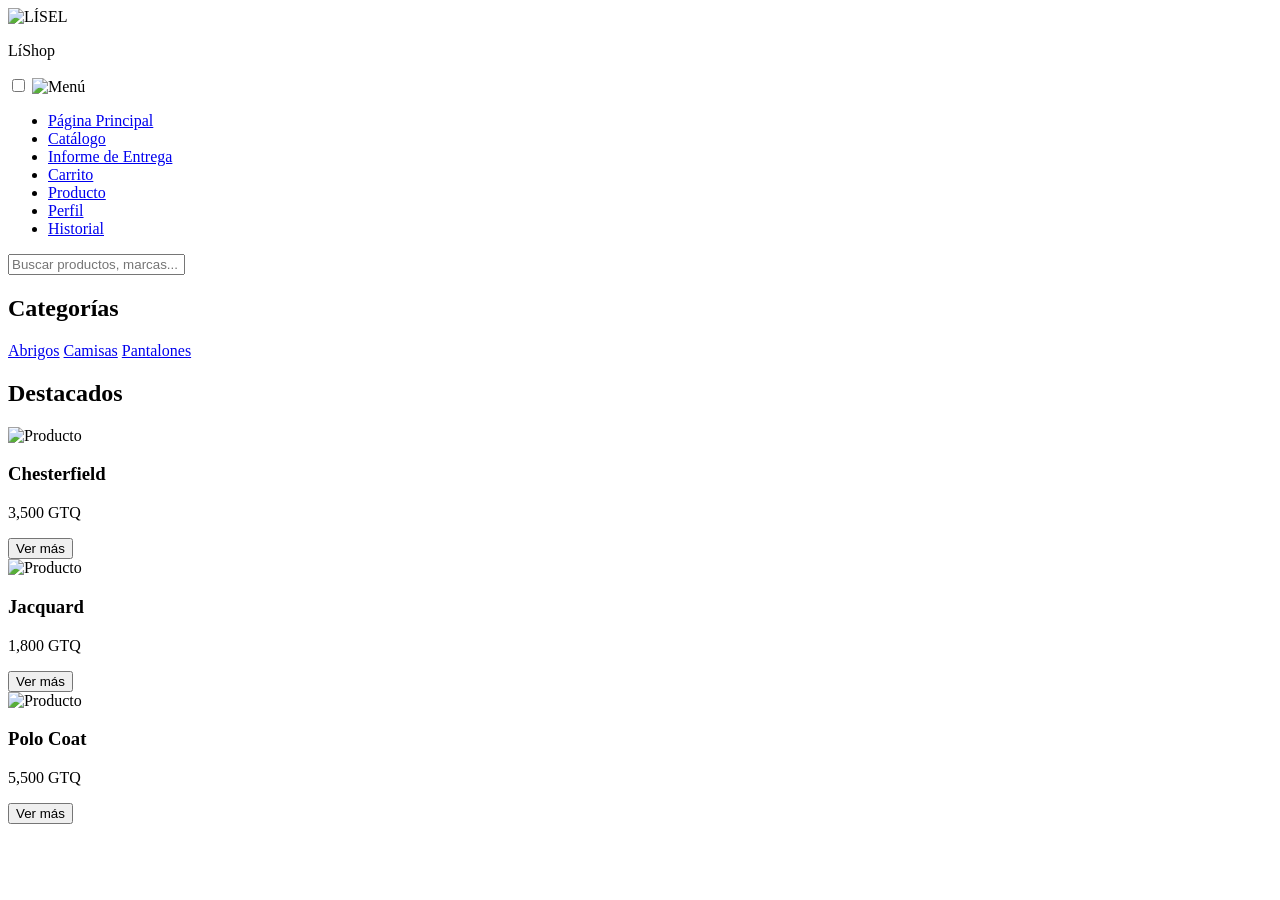
==== index.html @ 99bfc5bc "feat: :sparkles: Add new feature. Add information, imagenes and style." ====
<!DOCTYPE html>
<html lang="en">
<head>
    <meta charset="UTF-8">
    <meta name="viewport" content="width=device-width, initial-scale=1.0">
    <title>LíShop</title>
    <link rel="stylesheet" href="./CSS/base.css">
    <link rel="stylesheet" href="./CSS/component.css">
    <link rel="stylesheet" href="./CSS/layout.css">
    <link rel="stylesheet" href="CSS/responsive.css">
</head>
<body>
    <header class="main-header">
        <div class="logo">
            <img src="./IMG/logo.png" alt="LÍSEL">
            <p>Lí<span>Shop</span></p>
        </div>
        <nav class="navbar">
            <input type="checkbox" id="menu-check">
            <label for="menu-check" class="menu-icon">
                <img src="./IMG/icon.png" alt="Menú" class="icon-img">
            </label>
            <ul class="nav-links">
                <li><a href="index.html" class="none-decoration-text">Página Principal</a></li>
                <li><a href="catalogo.html" class="none-decoration-text">Catálogo</a></li>
                <li><a href="checkout.html" class="none-decoration-text">Informe de Entrega</a></li>
                <li><a href="carrito.html" class="none-decoration-text">Carrito</a></li>
                <li><a href="producto.html" class="none-decoration-text">Producto</a></li>
                <li><a href="perfil.html" class="none-decoration-text">Perfil</a></li>
                <li><a href="historial.html" class="none-decoration-text">Historial</a></li>
            </ul>
        </nav> 
    </header>
    <main>
        <section class="search-container">
            <input type="text" placeholder="Buscar productos, marcas...">
        </section>
    
        <section class="categories">
            <h2>Categorías</h2>
            <div class="category-list">
                <a href="catalogo.html" class="category-item">Abrigos</a>
                <a href="catalogo.html" class="category-item">Camisas</a>
                <a href="catalogo.html" class="category-item">Pantalones</a>
            </div>
        </section>
    
        <section class="featured">
            <h2>Destacados</h2>
            <div class="product-grid">
                <article class="product-card">
                    <img src="./IMG/Chesterfield.png" alt="Producto">
                    <div class="card-info">
                        <h3>Chesterfield</h3>
                        <p class="price">3,500 GTQ</p>
                        <a href="catalogo.html">
                            <button class="btn-add">Ver más</button>
                        </a>                    </div>
                </article>
                <article class="product-card">
                    <img src="./IMG/Jacquard.png" alt="Producto">
                    <div class="card-info">
                        <h3>Jacquard</h3>
                        <p class="price">1,800 GTQ</p>
                        <a href="catalogo.html">
                            <button class="btn-add">Ver más</button>
                        </a>                    </div>
                </article>
                <article class="product-card">
                    <img src="./IMG/Polo-Coat.png" alt="Producto">
                    <div class="card-info">
                        <h3>Polo Coat</h3>
                        <p class="price">5,500 GTQ</p>
                        <a href="catalogo.html">
                            <button class="btn-add">Ver más</button>
                        </a>
                    </div>
                </article>
            </div>
        </section>
    </main>
</body>
</html>
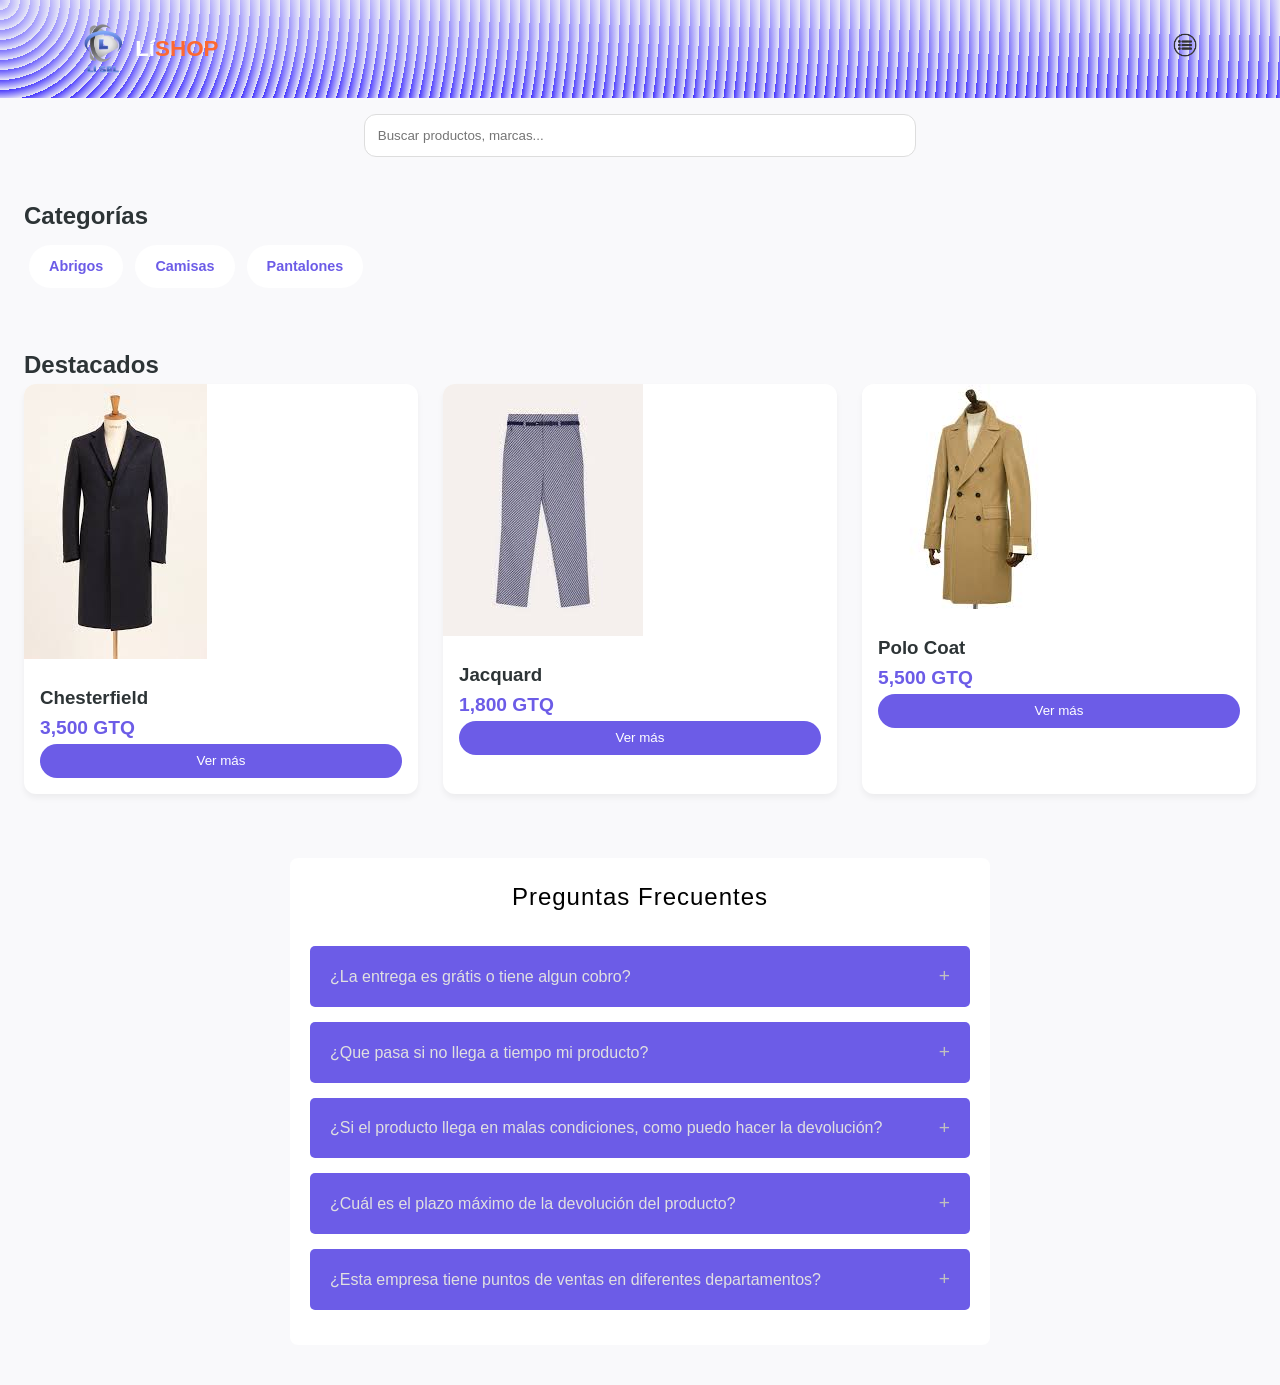
==== commit cbc879f6: "feat: :sparkles: Add new feature- Add new feature." ====
--- a/index.html
+++ b/index.html
@@ -28,6 +28,8 @@
                 <li><a href="producto.html" class="none-decoration-text">Producto</a></li>
                 <li><a href="perfil.html" class="none-decoration-text">Perfil</a></li>
                 <li><a href="historial.html" class="none-decoration-text">Historial</a></li>
+                <li><a href="preguntas.html" class="none-decoration-text">Preguntas Frecuentes</a></li>
+
             </ul>
         </nav> 
     </header>
@@ -78,6 +80,44 @@
                 </article>
             </div>
         </section>
+        <section class="faq-container">
+            <h2 class="faq-title">Preguntas Frecuentes</h2>
+          
+            <details class="faq-item">
+              <summary class="faq-question">¿La entrega es grátis o tiene algun cobro?</summary>
+              <div class="faq-answer">
+                <p>La entrega por parte de la empresa <strong>LíCompany</strong> es totalmente grátis.</p>
+              </div>
+            </details>
+          
+            <details class="faq-item">
+              <summary class="faq-question">¿Que pasa si no llega a tiempo mi producto?</summary>
+              <div class="faq-answer">
+                <p>La empresa se hace cargo y se llegará en un acuerdo cliente-empresa.</p>
+              </div>
+            </details>
+          
+            <details class="faq-item">
+              <summary class="faq-question">¿Si el producto llega en malas condiciones, como puedo hacer la devolución?</p></summary>
+              <div class="faq-answer">
+                <p>Comunicandote al <strong>1616</strong> o directamente al Centro de Servicios.</p>
+              </div>
+            </details>
+
+            <details class="faq-item">
+                <summary class="faq-question">¿Cuál es el plazo máximo de la devolución del producto?</p></summary>
+                <div class="faq-answer">
+                    <p>El plazo máximo de la devolución es de 8 diás hábiles desde el día de la entrega.</p>
+                </div>
+              </details>
+
+              <details class="faq-item">
+                <summary class="faq-question">¿Esta empresa tiene puntos de ventas en diferentes departamentos?</p></summary>
+                <div class="faq-answer">
+                    <p>Sí, la empresa cuenta con más de 50 puntos de venta a nivel nacional.</p>
+                </div>
+              </details>
+          </section>
     </main>
 </body>
 </html>
--- a/CSS/base.css
+++ b/CSS/base.css
@@ -0,0 +1,27 @@
+:root {
+    --primary-color: #6c5ce7; /* Violeta principal */
+    --secondary-color: #a29bfe; /* Violeta claro */
+    --accent-color: #00cec9; /* Un toque de azul/jade para contraste */
+    --bg-light: #f9f9fb;
+    --text-dark: #2d3436;
+    --white: #ffffff;
+    --shadow: 0 4px 6px rgba(0, 0, 0, 0.05);
+    --border-radius: 12px;
+}
+
+* {
+    margin: 0;
+    padding: 0;
+    box-sizing: border-box;
+}
+body {
+    font-family: 'Segoe UI', Tahoma, Geneva, Verdana, sans-serif;
+    background-color: var(--bg-light);
+    color: var(--text-dark);
+    line-height: 1.6;
+    
+}
+a:focus, button:focus, input:focus {
+    outline: 3px solid var(--secondary-color);
+    outline-offset: 2px;
+}
--- a/CSS/component.css
+++ b/CSS/component.css
@@ -0,0 +1,359 @@
+.product-card {
+    background: var(--white);
+    border-radius: var(--border-radius);
+    overflow: hidden;
+    box-shadow: var(--shadow);
+    transition: transform 0.2s;
+}
+
+.product-card:hover {
+    transform: translateY(-5px);
+}
+
+.card-info {
+    padding: 1rem;
+}
+
+.price {
+    color: var(--primary-color);
+    font-weight: bold;
+    font-size: 1.2rem;
+}
+/*------------------------------------*/
+.category-item {
+    flex: 0 0 auto; 
+    scroll-snap-align: start;
+    background-color: var(--white);
+    color: var(--primary-color);
+    padding: 10px 20px;
+    border: 2px solid var(--seco);
+    border-radius: 25px; 
+    text-decoration: none;
+    font-weight: bold;
+    font-size: 0.9rem;
+    transition: all 0.3s ease;
+    white-space: nowrap; 
+}
+
+.category-item:hover, .category-item:active {
+    background-color: var(--primary-color);
+    color: var(--white);
+    transform: scale(1.05);
+}
+.btn-add {
+    width: 100%;
+    background-color: var(--primary-color);
+    color: white;
+    text-decoration: none;
+    border: none;
+    padding: 0.6rem;
+    border-radius: 25px;
+    cursor: pointer;
+}
+
+.product-card {
+    position: relative;
+}
+
+.badge {
+    position: absolute;
+    top: 10px;
+    right: 10px;
+    background: var(--accent-color);
+    color: white;
+    padding: 2px 8px;
+    border-radius: 4px;
+    font-size: 0.8rem;
+    font-weight: bold;
+}
+/*---------------------------------*/
+.product-detail-container {
+    padding: 1rem;
+}
+
+.product-image-container {
+    width: 100%;
+    background: var(--white);
+    border-radius: var(--border-radius);
+    overflow: hidden;
+    margin-bottom: 1.5rem;
+}
+
+.main-product-img {
+    width: 100%;
+    height: auto;
+    display: block;
+    object-fit: cover;
+}
+
+.product-info h1 {
+    font-size: 1.8rem;
+    margin-bottom: 0.5rem;
+}
+
+.product-price {
+    font-size: 2rem;
+    color: var(--primary-color);
+    font-weight: bold;
+    margin-bottom: 1.5rem;
+}
+
+.product-description, .product-specs {
+    margin-bottom: 1.5rem;
+}
+
+.product-specs ul {
+    list-style: none;
+    padding-top: 0.5rem;
+}
+
+.product-specs li::before {
+    content: "•";
+    color: var(--accent-color);
+    font-weight: bold;
+    display: inline-block; 
+    width: 1em;
+}
+
+.stock-container {
+    margin: 15px 0;
+}
+.stock-tag {
+    display: inline-flex;
+    align-items: center;
+    background-color: #ecfdf5; 
+    color: #059669;            
+    padding: 6px 14px;
+    border-radius: 50px;       
+    font-size: 0.8rem;
+    font-weight: 700;
+    text-transform: uppercase;
+    letter-spacing: 0.8px;
+    border: 1px solid #d1fae5;
+}
+
+.stock-tag::before {
+    content: "";
+    width: 15px;
+    height: 15px;
+    background-color: #10b981; 
+    border-radius: 50%;
+    margin-right: 8px;
+    display: inline-block;
+    animation: pulse-stock 2s infinite;
+}  
+/*---------------------------------*/
+.btn-remove {
+    background: transparent;
+    border: none;
+    color: #ff7675;
+    font-size: 0.9rem;
+    cursor: pointer;
+    text-decoration: underline;
+}
+
+.cart-summary {
+    background: var(--white);
+    padding: 1.5rem;
+    border-radius: var(--border-radius);
+    box-shadow: var(--shadow);
+    height: fit-content;
+}
+
+.summary-row {
+    display: flex;
+    justify-content: space-between;
+    margin: 10px 0;
+}
+
+.summary-row.total {
+    font-weight: bold;
+    font-size: 1.3rem;
+    color: var(--text-dark);
+}
+
+.free-shipping {
+    color: var(--accent-color);
+    font-weight: bold;
+}
+/*---------------------------------*/
+.form-group {
+    margin-bottom: 1.2rem;
+    display: flex;
+    flex-direction: column;
+    gap: 8px;
+}
+.form-group label {
+    font-size: 0.9rem;
+    font-weight: 600;
+    color: var(--text-dark);
+}
+.form-group input {
+    padding: 0.8rem;
+    border: 1px solid #ddd;
+    border-radius: 8px;
+    font-size: 1rem;
+    outline: none;
+    transition: border-color 0.3s;
+}
+.form-group input:focus {
+    border-color: var(--primary-color);
+}
+.step {
+    background: var(--primary-color);
+    color: white;
+    width: 24px;
+    height: 24px;
+    display: inline-flex;
+    align-items: center;
+    justify-content: center;
+    border-radius: 50%;
+    font-size: 0.8rem;
+    margin-right: 10px;
+}
+.form-section {
+    background: var(--white);
+    padding: 1.5rem;
+    border-radius: var(--border-radius);
+    margin-bottom: 1.5rem;
+    box-shadow: var(--shadow);
+}
+/*-------------------------*/
+.order-status {
+    display: inline-block;
+    padding: 5px 15px;
+    border-radius: 20px;
+    font-size: 0.85rem;
+    font-weight: bold;
+    margin-top: 1rem;
+}
+.status-delivered {
+    background-color: #e6fffa;
+    color: #2d6a4f;
+    border: 1px solid #b2f5ea;
+}
+.status-pending {
+    background-color: #fffaf0;
+    color: #9c4221;
+    border: 1px solid #feebc8;
+}
+.order-card:has(.status-delivered) {
+    border-left-color: #38a169;
+}
+
+.order-card:has(.status-pending) {
+    border-left-color: #ed8936;
+}
+/*-------------------------*/
+.menu-item {
+    display: flex;
+    justify-content: space-between;
+    align-items: center;
+    background: var(--white);
+    padding: 1.2rem;
+    border-radius: var(--border-radius);
+    text-decoration: none;
+    color: inherit;
+    margin-bottom: 1rem;
+    box-shadow: var(--shadow);
+    transition: transform 0.2s, background 0.2s;
+}
+.menu-item:hover {
+    background: #fdfdff;
+    transform: translateX(5px);
+}
+.menu-item-info {
+    display: flex;
+    gap: 15px;
+    align-items: center;
+}
+
+.menu-item-info .icon {
+    font-size: 1.5rem;
+    background: #f0f0ff;
+    padding: 10px;
+    border-radius: 12px;
+}
+
+.menu-item-info h3 {
+    font-size: 1rem;
+    margin-bottom: 2px;
+}
+
+.menu-item-info p {
+    font-size: 0.8rem;
+    color: #888;
+}
+.btn-logout {
+    width: 100%;
+    margin-top: 2rem;
+    padding: 1rem;
+    background: transparent;
+    border: 2px solid #ff7675;
+    color: #ff7675;
+    border-radius: var(--border-radius);
+    font-weight: bold;
+    cursor: pointer;
+}
+/*---------------------------------------------------*/
+.faq-container {
+    max-width: 700px;
+    margin: 40px auto;
+    font-family: 'Segoe UI', Tahoma, Geneva, Verdana, sans-serif;
+    color: #e0e0e0;
+    background-color: var(--white);
+    padding: 20px;
+    border-radius: 8px;
+  }
+  
+  .faq-title {
+    text-align: center;
+    color: #000000;
+    margin-bottom: 30px;
+    font-weight: 300;
+    letter-spacing: 1px;
+  }
+  
+  /*-----------------------------------------------*/
+  .faq-item {
+    background-color: var(--primary-color);
+    margin-bottom: 15px;
+    border-radius: 5px;
+    border: none;
+    transition: all 0.3s ease;
+  }
+  
+  .faq-item[open] {
+    border-color: #000000; 
+  }
+  
+  .faq-question {
+    padding: 15px 20px;
+    cursor: pointer;
+    font-weight: 500;
+    list-style: none; 
+    display: flex;
+    justify-content: space-between;
+    align-items: center;
+  }
+  
+  .faq-question::after {
+    content: '+';
+    font-size: 1.2rem;
+    color: #c0c0c0;
+  }
+  
+  .faq-item[open] .faq-question::after {
+    content: '-';
+  }
+  
+  .faq-answer {
+    padding: 0 20px 20px 20px;
+    line-height: 1.6;
+    color: #b0b0b0;
+    font-size: 0.95rem;
+  }
+  
+  .faq-question:focus {
+    outline: none;
+  }
--- a/CSS/layout.css
+++ b/CSS/layout.css
@@ -0,0 +1,464 @@
+.main-header {
+    display: flex;
+    justify-content: space-between;
+    align-items: center;
+    padding: 10px 20px;
+    opacity: 0.8;
+    background-image:  repeating-radial-gradient( circle at 0 0, transparent 0, #e5e5f7 10px ), repeating-linear-gradient( #1400ff55, #1400ff );
+    background-size: cover;
+    position: relative;
+}
+.logo{
+    display: flex;
+    align-items: center;
+    gap: 10px;
+}
+.logo img{
+    height: 50px;
+    width: auto;
+}
+.logo p {
+    color: white;
+    font-size: 1.4rem;
+    font-weight: bold;
+    margin: 0;
+}
+.logo-link{
+    text-decoration: none;
+    color: inherit;
+    display: inline-block;
+}
+.logo-link :hover{
+    opacity: 0.8;
+    transition: opacity 0.3s ease;
+}
+.icon{
+    width: 100px;
+    height: 100px;
+    border-radius: 100%;
+}
+
+.logo span {
+    color: #ff4500; 
+    text-transform: uppercase; 
+}
+.search-container {
+    padding: 1rem 1.5rem;
+}
+
+.search-container input {
+    width: 100%;
+    padding: 0.8rem;
+    border: 1px solid #ddd;
+    border-radius: var(--border-radius);
+    outline: none;
+}
+.categories, .featured {
+    padding: 1.5rem;
+}
+
+.category-list {
+    display: flex;
+    gap: 12px;
+    overflow-x: auto; 
+    padding: 10px 5px;
+    scroll-snap-type: x mandatory; 
+   -webkit-overflow-scrolling: touch; 
+}
+.category-list::-webkit-scrollbar {
+    display: none;
+}
+#menu-check {
+    display: none;
+}
+
+.menu-icon {
+    cursor: pointer;
+}
+
+.icon-img {
+    width: 30px; 
+    height: auto;
+}
+
+.nav-links {
+    display: none; 
+    flex-direction: column;
+    position: absolute;
+    top: 60px; 
+    left: 0;
+    width: 100%;
+    background-color: #fff; 
+    list-style: none;
+    padding: 20px;
+    box-shadow: 0 4px 6px rgba(0,0,0,0.1);
+}
+
+#menu-check:checked ~ .nav-links {
+    display: flex;
+}
+/*-------------------------*/
+
+.catalogo-container {
+    padding: 1.5rem;
+}
+
+.catalogo-header {
+    display: flex;
+    justify-content: space-between;
+    align-items: center;
+    margin-bottom: 1.5rem;
+}
+
+.btn-filter {
+    background: var(--primary-color);
+    color: white;
+    padding: 0.5rem 1rem;
+    border-radius: 8px;
+    cursor: pointer;
+}
+
+.btn-filter:hover {
+    background-color: var(--secondary-color);
+    font-weight: bold;
+}
+
+.btn-close-filter{
+    display: block;
+    width: 100%;
+    padding: 12px 20px;
+    margin-top: 20px;
+    background-color: var(--primary-color);
+    color: white;
+    text-align: center;
+    text-decoration: none;
+    font-weight: bold;
+    font-size: 1rem;
+    border-radius: var(--border-radius);
+    cursor: pointer;
+    border: none;
+    white-space: nowrap;
+    transition: background 0.3s ease;
+}
+.btn-close-filter:hover {
+    background-color: var(--secondary-color);
+}
+.filter-checkbox {
+    display: none;
+}
+
+.filters-sidebar {
+    position: fixed;
+    top: 0;
+    left: -100%; 
+    width: 80%;
+    height: 100%;
+    background: var(--white);
+    z-index: 1000;
+    padding: 2rem;
+    transition: left 0.3s ease;
+    box-shadow: 2px 0 10px rgba(121, 31, 31, 0.1);
+}
+
+.filter-checkbox:checked ~ .catalogo-layout .filters-sidebar {
+    left: 0;
+}
+
+.filter-group label {
+    display: flex;
+    align-items: center;
+    gap: 10px;
+    margin-bottom: 8px;
+    font-size: 0.9rem;
+    cursor: pointer;
+    line-height: 1.2; 
+}
+/*------------------------------------*/
+.product-detail-container {
+    padding: 1rem;
+}
+
+.product-image-container {
+    width: 100%;
+    background: var(--white);
+    border-radius: var(--border-radius);
+    overflow: hidden;
+    margin-bottom: 1.5rem;
+}
+.main-product-img {
+    width: 100%;
+    height: auto;
+    display: block;
+    object-fit: cover;
+}
+.product-info h1 {
+    font-size: 1.8rem;
+    margin-bottom: 0.5rem;
+}
+.product-price {
+    font-size: 2rem;
+    color: var(--primary-color);
+    font-weight: bold;
+    margin-bottom: 1.5rem;
+}
+.product-description, .product-specs {
+    margin-bottom: 1.5rem;
+}
+
+.product-specs ul {
+    list-style: none;
+    padding-top: 0.5rem;
+}
+.product-specs li::before {
+    content: "•";
+    color: var(--accent-color);
+    font-weight: bold;
+    display: inline-block; 
+    width: 1em;
+}
+.btn-add-to-cart {
+    width: 100%;
+    max-width: 300px;
+    padding: 15px 25px;
+    background: linear-gradient(135deg, #6c5ce7 0%, #a29bfe 100%);
+    color: white;
+    border: none;
+    border-radius: 12px;
+    font-size: 1rem;
+    font-weight: 600;
+    cursor: pointer;
+    box-shadow: 0 4px 15px rgba(108, 92, 231, 0.3);
+    transition: all 0.3s ease;
+    display: block;
+    text-align: center;
+    margin-top: 20px;
+    text-decoration: none;
+}
+.btn-add-to-cart:hover {
+    transform: translateY(-2px);
+    box-shadow: 0 6px 20px rgba(108, 92, 231, 0.4);
+    background: linear-gradient(135deg, #5b4bc4 0%, #8e85f1 100%);
+}
+.btn-add-to-cart:active {
+    transform: translateY(0);
+}
+.none-decoration-text{
+    text-decoration: none;
+}
+/*----------------------------------*/
+.cart-container {
+    padding: 1.5rem;
+    max-width: 1000px;
+    margin: 0 auto;
+}
+.cart-layout {
+    display: flex;
+    flex-direction: column;
+    gap: 2rem;
+}
+.cart-item {
+    display: flex;
+    gap: 15px;
+    background: var(--white);
+    padding: 1rem;
+    border-radius: var(--border-radius);
+    margin-bottom: 1rem;
+    box-shadow: var(--shadow);
+    align-items: center;
+}
+.cart-item-img {
+    width: 80px;
+    height: 80px;
+    object-fit: cover;
+    border-radius: 8px;
+}
+.cart-item-details h3 {
+    font-size: 1rem;
+}
+
+.cart-item-price {
+    color: var(--primary-color);
+    font-weight: bold;
+}
+.cart-item-actions {
+    margin-top: 10px;
+    display: flex;
+    gap: 15px;
+    align-items: center;
+}
+.header-cart {
+    padding: 15px 0;
+    border-bottom: 2px solid rgb(8, 8, 8);
+}
+.header-container {
+    max-width: 1200px;
+    margin: 0 auto;
+    display: flex;
+    justify-content: space-between;
+    align-items: center;
+    padding: 10px 20px;
+}
+.back-link {
+    color: #1400ff;
+    text-decoration: none;
+    font-size: 0.9rem;
+    font-weight: 600;
+    display: flex;
+    align-items: center;
+    gap: 8px;
+    padding: 8px 16px;
+    border-radius: 8px;
+    background: rgba(255, 255, 255, 0.322);
+    transition: all 0.3s ease;
+}
+/*-----------------------------------*/
+.checkout-container {
+    padding: 1.5rem;
+    max-width: 1100px;
+    margin: 0 auto;
+}
+
+.checkout-layout {
+    display: flex;
+    flex-direction: column;
+    gap: 20px;
+}
+.payment-options {
+    display: grid;
+    gap: 10px;
+    margin-bottom: 20px;
+}
+.payment-card {
+    border: 1px solid #eee;
+    padding: 1rem;
+    border-radius: 8px;
+    cursor: pointer;
+    display: flex;
+    gap: 10px;
+}
+
+.payment-card:has(input:checked) {
+    border-color: var(--primary-color);
+    background-color: #f3f0ff;
+}
+/*-----------------------------------*/
+.history-container {
+    padding: 1.5rem;
+    max-width: 800px;
+    margin: 0 auto;
+}
+.history-header {
+    margin-bottom: 2rem;
+}
+.orders-list {
+    display: flex;
+    flex-direction: column;
+    gap: 1.5rem;
+}
+.order-card {
+    background: var(--white);
+    padding: 1.5rem;
+    border-radius: var(--border-radius);
+    box-shadow: var(--shadow);
+    border-left: 5px solid #ddd; /* Barra lateral decorativa */
+    transition: transform 0.2s ease;
+}
+.order-card:hover {
+    transform: scale(1.02);
+}
+.order-info {
+    display: flex;
+    justify-content: space-between;
+    margin-bottom: 1rem;
+    font-size: 0.9rem;
+    color: #666;
+}
+.order-id {
+    font-weight: bold;
+    color: var(--text-dark);
+}
+/*-----------------------------------*/
+.profile-container {
+    padding: 2rem 1.5rem;
+    max-width: 600px;
+    margin: 0 auto;
+}
+.profile-hero {
+    text-align: center;
+    margin-bottom: 2.5rem;
+}
+.profile-avatar {
+    width: 100px;
+    height: 100px;
+    background: var(--secondary-color);
+    border-radius: 50%;
+    margin: 0 auto 1rem;
+    overflow: hidden;
+    border: 4px solid var(--white);
+    box-shadow: var(--shadow);
+}
+.profile-avatar img {
+    width: 100%;
+    height: 100%;
+    object-fit: cover;
+}
+.profile-welcome h1 {
+    font-size: 1.5rem;
+    color: var(--text-dark);
+}
+.profile-welcome p {
+    color: #666;
+    font-size: 0.9rem;
+}
+.profile-icon {
+    width: 65px;        
+    height: 65px;
+    background-color: #f4f4f9;
+    border-radius: 15px; 
+    display: flex;
+    align-items: center;
+    justify-content: center;
+    overflow: hidden;    
+    flex-shrink: 0;      
+}
+.profile-icon img {
+    width: 100%;
+    height: 100%;
+    object-fit: cover;
+    transition: transform 0.3s ease;
+}
+.menu-item:hover .profile-icon img {
+    transform: scale(1.1); 
+}
+.menu-item-info {
+    display: flex;
+    align-items: center;
+    gap: 15px;
+}
+.menu-item-info h3 {
+    margin: 0;
+    font-size: 1.1rem;
+    color: #2d3436;
+}
+.menu-item-info p {
+    margin: 0;
+    font-size: 0.85rem;
+    color: #636e72;
+}
+/*------------------------------*/
+.empty-content h1 {
+    font-size: 1.5rem;
+    margin-bottom: 1rem;
+    color: var(--text-dark);
+}
+
+.empty-content p {
+    color: #666;
+    margin-bottom: 2.5rem;
+}
+.empty-content {
+    font-size: 1.5rem;
+    margin-bottom: 1rem;
+    color: var(--text-dark);
+    font-weight: bold;
+}
--- a/CSS/responsive.css
+++ b/CSS/responsive.css
@@ -0,0 +1,139 @@
+@media (min-width: 768px) {
+    .product-grid {
+        display: grid;
+        grid-template-columns: repeat(3, 1fr); 
+        gap: 25px;
+    }
+
+    .main-header {
+        padding: 1.5rem 5rem;
+    }
+
+    .search-container {
+        max-width: 600px;
+        margin: 0 auto;
+    }
+}
+/*----------------------------*/
+@media (min-width: 768px) {
+    .catalogo-layout {
+        display: grid;
+        grid-template-columns: 250px 1fr; 
+        gap: 30px;
+    }
+
+    .filters-sidebar {
+        position: static; 
+        width: 100%;
+        left: 0;
+        padding: 0;
+        box-shadow: none;
+        background: transparent;
+    }
+
+    .btn-filter, .btn-close-filter {
+        display: none; 
+    }
+
+    .product-grid {
+        grid-template-columns: repeat(3, 1fr);
+    }
+}
+/*----------------------------------*/
+@media (min-width: 768px) {
+    .product-hero {
+        display: grid;
+        grid-template-columns: 1fr 1fr; 
+        gap: 40px;
+        align-items: start;
+        margin-bottom: 4rem;
+    }
+
+    .product-detail-container {
+        padding: 3rem 10%;
+    }
+
+    .back-link {
+        margin-bottom: 2rem;
+        display: inline-block;
+        text-decoration: none;
+        color: var(--text-dark);
+    }
+}
+@keyframes pulse-stock {
+    0% { opacity: 1; transform: scale(1); }
+    50% { opacity: 0.5; transform: scale(1.2); }
+    100% { opacity: 1; transform: scale(1); }
+}
+/*------------------------------*/
+@media (min-width: 768px) {
+    .cart-layout {
+        flex-direction: row;
+        align-items: flex-start;
+    }
+
+    .cart-items {
+        flex: 2; 
+    }
+
+    .cart-summary {
+        flex: 1;
+        position: sticky;
+        top: 20px;
+    }
+}
+/*---------------------------------*/
+@media (min-width: 768px) {
+    .checkout-layout {
+        flex-direction: row;
+        align-items: flex-start;
+    }
+
+    .checkout-form {
+        flex: 2;
+    }
+
+    .checkout-summary {
+        flex: 1;
+        background: var(--white);
+        padding: 2rem;
+        border-radius: var(--border-radius);
+        box-shadow: var(--shadow);
+        position: sticky;
+        top: 20px;
+    }
+}
+@media (min-width: 768px) {
+    .order-card {
+        display: grid;
+        grid-template-columns: 1fr 2fr 1fr;
+        align-items: center;
+        gap: 20px;
+    }
+
+    .order-status {
+        justify-self: end;
+        margin-top: 0;
+    }
+}
+
+@media (min-width: 768px) {
+    .profile-container {
+        padding-top: 4rem;
+    }
+    
+    .profile-hero {
+        display: flex;
+        align-items: center;
+        text-align: left;
+        gap: 30px;
+        background: var(--white);
+        padding: 2rem;
+        border-radius: var(--border-radius);
+        box-shadow: var(--shadow);
+    }
+    
+    .profile-avatar {
+        margin: 0;
+    }
+}
